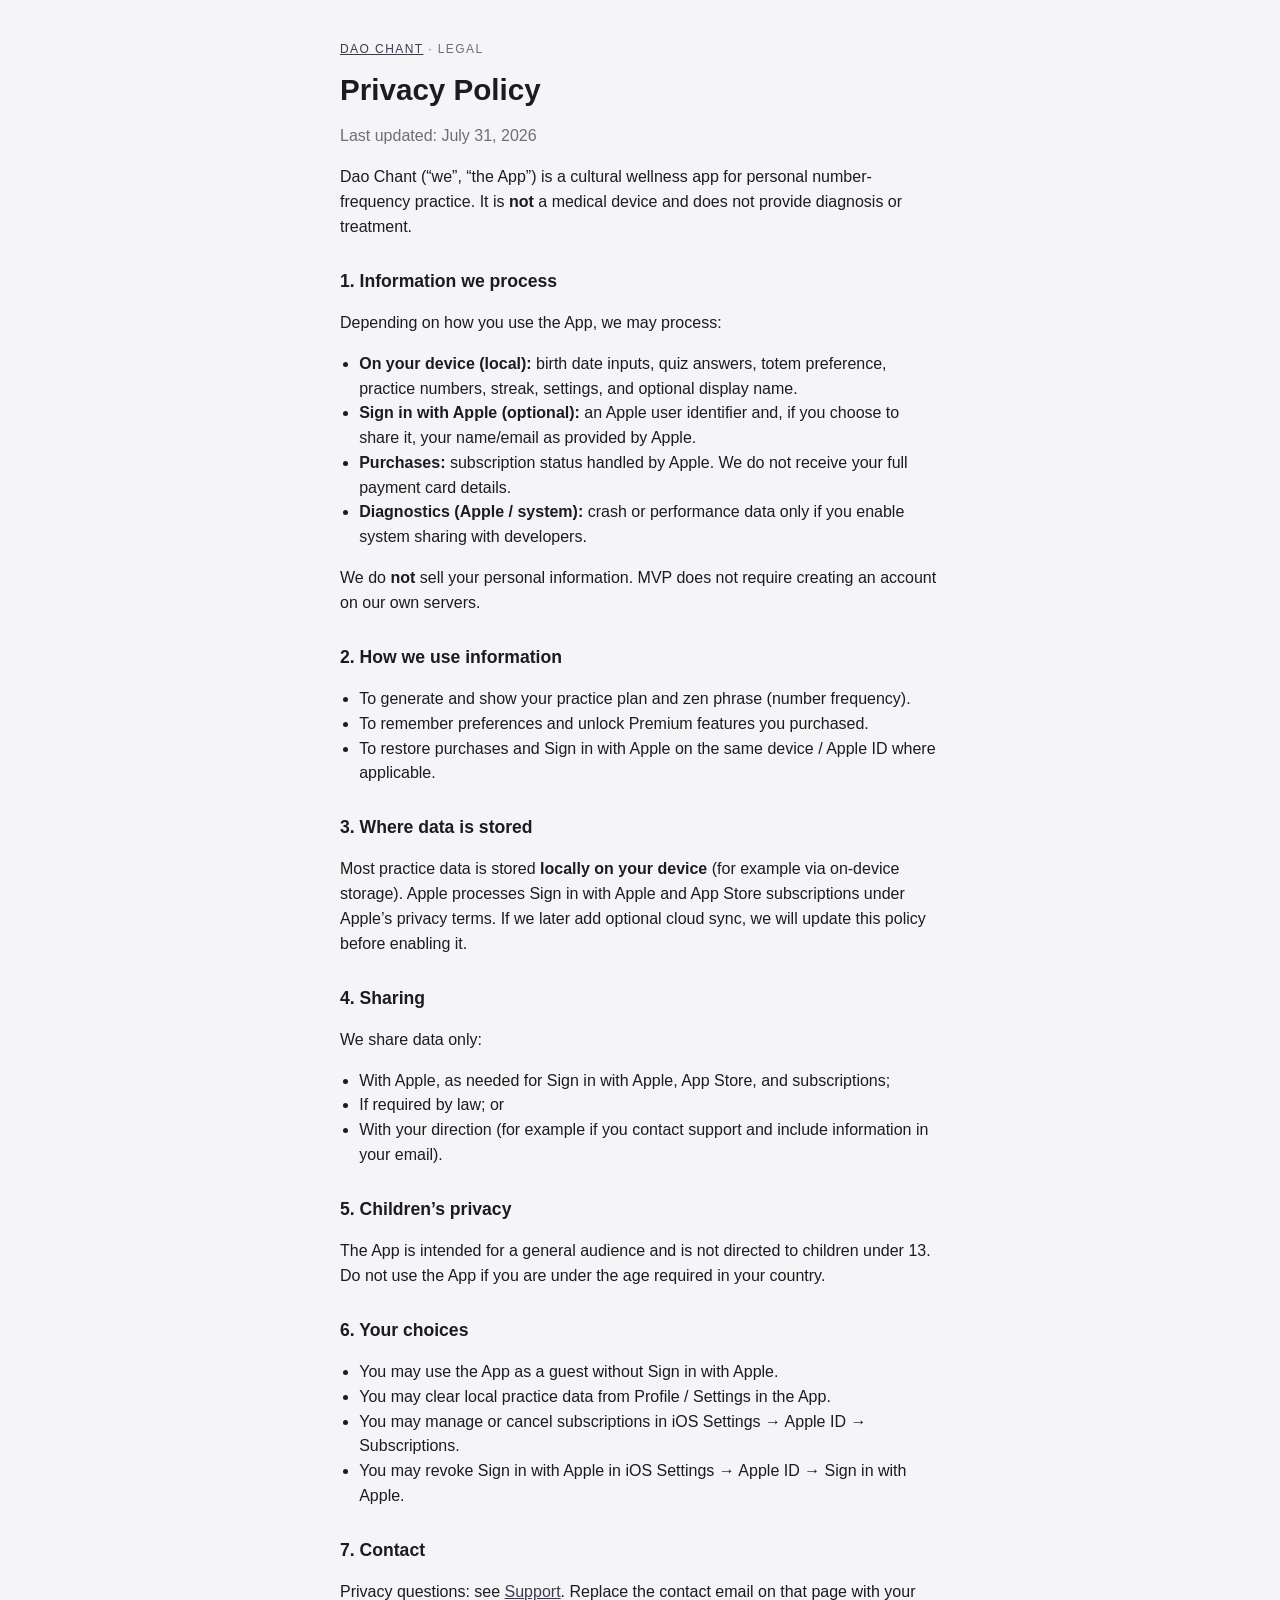
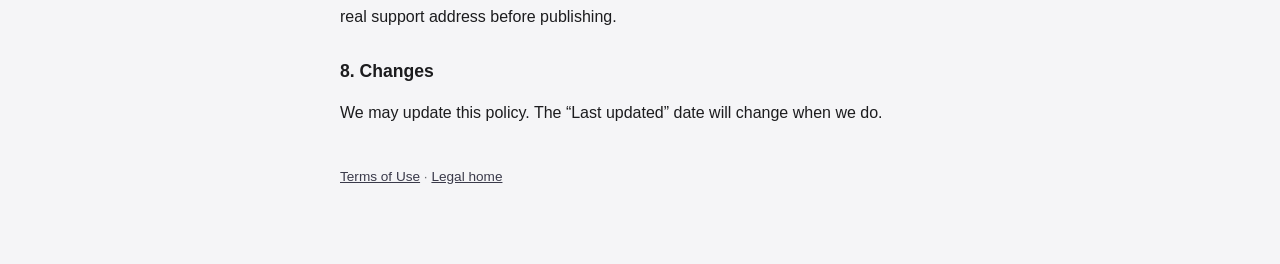
==== docs/privacy.html @ ade4321e "Publish GitHub Pages legal site only (privacy, terms, support). Co-Authored-By: Cursor <cursoragent@" ====
<!DOCTYPE html>
<html lang="en">
<head>
  <meta charset="utf-8" />
  <meta name="viewport" content="width=device-width, initial-scale=1" />
  <title>Privacy Policy — Dao Chant</title>
  <link rel="stylesheet" href="styles.css" />
</head>
<body>
  <main class="wrap">
    <p class="eyebrow"><a href="index.html">Dao Chant</a> · Legal</p>
    <h1>Privacy Policy</h1>
    <p class="lead">Last updated: July 31, 2026</p>
    <p>
      Dao Chant (“we”, “the App”) is a cultural wellness app for personal number-frequency practice.
      It is <strong>not</strong> a medical device and does not provide diagnosis or treatment.
    </p>

    <h2>1. Information we process</h2>
    <p>Depending on how you use the App, we may process:</p>
    <ul>
      <li><strong>On your device (local):</strong> birth date inputs, quiz answers, totem preference, practice numbers, streak, settings, and optional display name.</li>
      <li><strong>Sign in with Apple (optional):</strong> an Apple user identifier and, if you choose to share it, your name/email as provided by Apple.</li>
      <li><strong>Purchases:</strong> subscription status handled by Apple. We do not receive your full payment card details.</li>
      <li><strong>Diagnostics (Apple / system):</strong> crash or performance data only if you enable system sharing with developers.</li>
    </ul>
    <p>We do <strong>not</strong> sell your personal information. MVP does not require creating an account on our own servers.</p>

    <h2>2. How we use information</h2>
    <ul>
      <li>To generate and show your practice plan and zen phrase (number frequency).</li>
      <li>To remember preferences and unlock Premium features you purchased.</li>
      <li>To restore purchases and Sign in with Apple on the same device / Apple ID where applicable.</li>
    </ul>

    <h2>3. Where data is stored</h2>
    <p>
      Most practice data is stored <strong>locally on your device</strong> (for example via on-device storage).
      Apple processes Sign in with Apple and App Store subscriptions under Apple’s privacy terms.
      If we later add optional cloud sync, we will update this policy before enabling it.
    </p>

    <h2>4. Sharing</h2>
    <p>We share data only:</p>
    <ul>
      <li>With Apple, as needed for Sign in with Apple, App Store, and subscriptions;</li>
      <li>If required by law; or</li>
      <li>With your direction (for example if you contact support and include information in your email).</li>
    </ul>

    <h2>5. Children’s privacy</h2>
    <p>
      The App is intended for a general audience and is not directed to children under 13.
      Do not use the App if you are under the age required in your country.
    </p>

    <h2>6. Your choices</h2>
    <ul>
      <li>You may use the App as a guest without Sign in with Apple.</li>
      <li>You may clear local practice data from Profile / Settings in the App.</li>
      <li>You may manage or cancel subscriptions in iOS Settings → Apple ID → Subscriptions.</li>
      <li>You may revoke Sign in with Apple in iOS Settings → Apple ID → Sign in with Apple.</li>
    </ul>

    <h2>7. Contact</h2>
    <p>
      Privacy questions: see <a href="support.html">Support</a>.
      Replace the contact email on that page with your real support address before publishing.
    </p>

    <h2>8. Changes</h2>
    <p>We may update this policy. The “Last updated” date will change when we do.</p>

    <p class="fine"><a href="terms.html">Terms of Use</a> · <a href="index.html">Legal home</a></p>
  </main>
</body>
</html>
---- docs/styles.css ----
:root {
  --bg: #f5f5f7;
  --ink: #1c1c1e;
  --muted: #6e6e73;
  --line: #d2d2d7;
  --accent: #3a3a4a;
}
* { box-sizing: border-box; }
body {
  margin: 0;
  font-family: -apple-system, BlinkMacSystemFont, "Segoe UI", Helvetica, Arial, sans-serif;
  background: var(--bg);
  color: var(--ink);
  line-height: 1.55;
}
.wrap {
  max-width: 40rem;
  margin: 0 auto;
  padding: 2.5rem 1.25rem 4rem;
}
.eyebrow {
  text-transform: uppercase;
  letter-spacing: 0.12em;
  font-size: 0.75rem;
  color: var(--muted);
  margin: 0 0 0.5rem;
}
h1 { font-size: 1.85rem; margin: 0 0 0.75rem; font-weight: 650; }
h2 { font-size: 1.1rem; margin: 1.75rem 0 0.5rem; }
.lead, .fine, p, li { color: var(--ink); }
.lead { color: var(--muted); margin-top: 0; }
.fine { font-size: 0.85rem; color: var(--muted); margin-top: 2.5rem; }
.links { list-style: none; padding: 0; margin: 1.5rem 0; }
.links li { margin: 0.75rem 0; }
a { color: var(--accent); }
hr { border: 0; border-top: 1px solid var(--line); margin: 1.5rem 0; }
ul { padding-left: 1.2rem; }
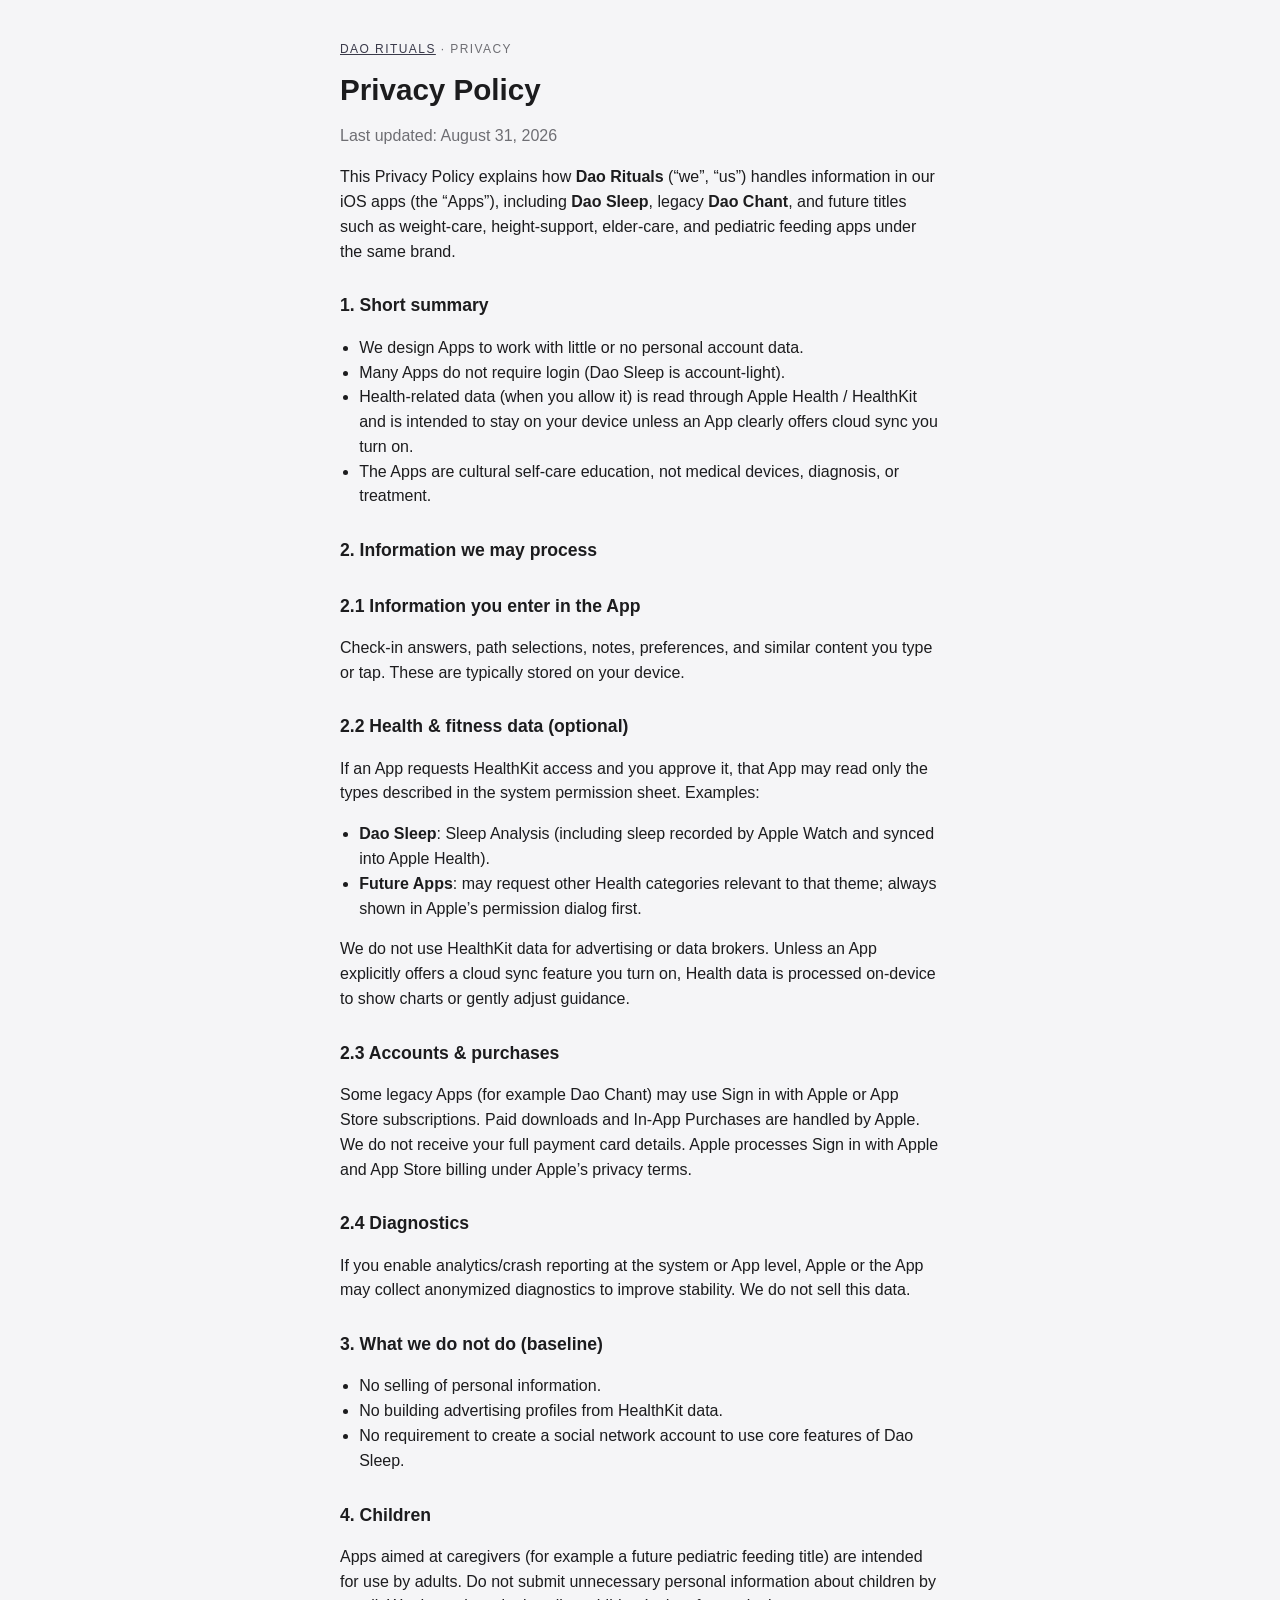
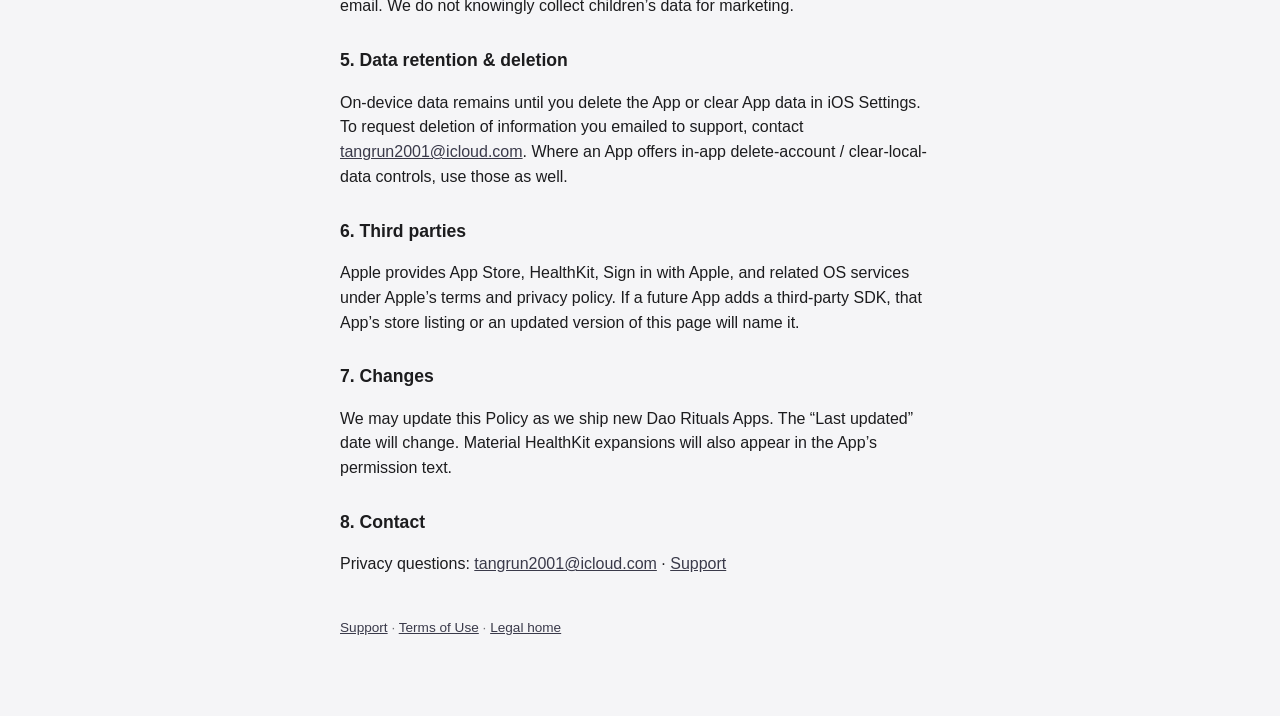
==== commit 5d2a35be: "Update legal Pages for Dao Rituals family (Sleep + future apps). Shared privacy/support/terms with t" ====
--- a/docs/privacy.html
+++ b/docs/privacy.html
@@ -3,75 +3,106 @@
 <head>
   <meta charset="utf-8" />
   <meta name="viewport" content="width=device-width, initial-scale=1" />
-  <title>Privacy Policy — Dao Chant</title>
+  <title>Privacy Policy — Dao Rituals</title>
   <link rel="stylesheet" href="styles.css" />
 </head>
 <body>
   <main class="wrap">
-    <p class="eyebrow"><a href="index.html">Dao Chant</a> · Legal</p>
+    <p class="eyebrow"><a href="index.html">Dao Rituals</a> · Privacy</p>
     <h1>Privacy Policy</h1>
-    <p class="lead">Last updated: July 31, 2026</p>
+    <p class="lead">Last updated: August 31, 2026</p>
     <p>
-      Dao Chant (“we”, “the App”) is a cultural wellness app for personal number-frequency practice.
-      It is <strong>not</strong> a medical device and does not provide diagnosis or treatment.
+      This Privacy Policy explains how <strong>Dao Rituals</strong> (“we”, “us”) handles information in our iOS apps
+      (the “Apps”), including <strong>Dao Sleep</strong>, legacy <strong>Dao Chant</strong>, and future titles such as
+      weight-care, height-support, elder-care, and pediatric feeding apps under the same brand.
     </p>
 
-    <h2>1. Information we process</h2>
-    <p>Depending on how you use the App, we may process:</p>
+    <h2>1. Short summary</h2>
     <ul>
-      <li><strong>On your device (local):</strong> birth date inputs, quiz answers, totem preference, practice numbers, streak, settings, and optional display name.</li>
-      <li><strong>Sign in with Apple (optional):</strong> an Apple user identifier and, if you choose to share it, your name/email as provided by Apple.</li>
-      <li><strong>Purchases:</strong> subscription status handled by Apple. We do not receive your full payment card details.</li>
-      <li><strong>Diagnostics (Apple / system):</strong> crash or performance data only if you enable system sharing with developers.</li>
-    </ul>
-    <p>We do <strong>not</strong> sell your personal information. MVP does not require creating an account on our own servers.</p>
-
-    <h2>2. How we use information</h2>
-    <ul>
-      <li>To generate and show your practice plan and zen phrase (number frequency).</li>
-      <li>To remember preferences and unlock Premium features you purchased.</li>
-      <li>To restore purchases and Sign in with Apple on the same device / Apple ID where applicable.</li>
+      <li>We design Apps to work with little or no personal account data.</li>
+      <li>Many Apps do not require login (Dao Sleep is account-light).</li>
+      <li>Health-related data (when you allow it) is read through Apple Health / HealthKit and is intended to stay on your device unless an App clearly offers cloud sync you turn on.</li>
+      <li>The Apps are cultural self-care education, not medical devices, diagnosis, or treatment.</li>
     </ul>
 
-    <h2>3. Where data is stored</h2>
+    <h2>2. Information we may process</h2>
+    <h2>2.1 Information you enter in the App</h2>
     <p>
-      Most practice data is stored <strong>locally on your device</strong> (for example via on-device storage).
-      Apple processes Sign in with Apple and App Store subscriptions under Apple’s privacy terms.
-      If we later add optional cloud sync, we will update this policy before enabling it.
+      Check-in answers, path selections, notes, preferences, and similar content you type or tap.
+      These are typically stored on your device.
     </p>
 
-    <h2>4. Sharing</h2>
-    <p>We share data only:</p>
+    <h2>2.2 Health &amp; fitness data (optional)</h2>
+    <p>
+      If an App requests HealthKit access and you approve it, that App may read only the types described in the
+      system permission sheet. Examples:
+    </p>
     <ul>
-      <li>With Apple, as needed for Sign in with Apple, App Store, and subscriptions;</li>
-      <li>If required by law; or</li>
-      <li>With your direction (for example if you contact support and include information in your email).</li>
+      <li><strong>Dao Sleep</strong>: Sleep Analysis (including sleep recorded by Apple Watch and synced into Apple Health).</li>
+      <li><strong>Future Apps</strong>: may request other Health categories relevant to that theme; always shown in Apple’s permission dialog first.</li>
+    </ul>
+    <p>
+      We do not use HealthKit data for advertising or data brokers.
+      Unless an App explicitly offers a cloud sync feature you turn on, Health data is processed on-device
+      to show charts or gently adjust guidance.
+    </p>
+
+    <h2>2.3 Accounts &amp; purchases</h2>
+    <p>
+      Some legacy Apps (for example Dao Chant) may use Sign in with Apple or App Store subscriptions.
+      Paid downloads and In-App Purchases are handled by Apple. We do not receive your full payment card details.
+      Apple processes Sign in with Apple and App Store billing under Apple’s privacy terms.
+    </p>
+
+    <h2>2.4 Diagnostics</h2>
+    <p>
+      If you enable analytics/crash reporting at the system or App level, Apple or the App may collect anonymized
+      diagnostics to improve stability. We do not sell this data.
+    </p>
+
+    <h2>3. What we do not do (baseline)</h2>
+    <ul>
+      <li>No selling of personal information.</li>
+      <li>No building advertising profiles from HealthKit data.</li>
+      <li>No requirement to create a social network account to use core features of Dao Sleep.</li>
     </ul>
 
-    <h2>5. Children’s privacy</h2>
+    <h2>4. Children</h2>
     <p>
-      The App is intended for a general audience and is not directed to children under 13.
-      Do not use the App if you are under the age required in your country.
+      Apps aimed at caregivers (for example a future pediatric feeding title) are intended for use by adults.
+      Do not submit unnecessary personal information about children by email. We do not knowingly collect children’s data for marketing.
     </p>
 
-    <h2>6. Your choices</h2>
-    <ul>
-      <li>You may use the App as a guest without Sign in with Apple.</li>
-      <li>You may clear local practice data from Profile / Settings in the App.</li>
-      <li>You may manage or cancel subscriptions in iOS Settings → Apple ID → Subscriptions.</li>
-      <li>You may revoke Sign in with Apple in iOS Settings → Apple ID → Sign in with Apple.</li>
-    </ul>
-
-    <h2>7. Contact</h2>
+    <h2>5. Data retention &amp; deletion</h2>
     <p>
-      Privacy questions: see <a href="support.html">Support</a>.
-      Replace the contact email on that page with your real support address before publishing.
+      On-device data remains until you delete the App or clear App data in iOS Settings.
+      To request deletion of information you emailed to support, contact
+      <a href="mailto:tangrun2001@icloud.com">tangrun2001@icloud.com</a>.
+      Where an App offers in-app delete-account / clear-local-data controls, use those as well.
     </p>
 
-    <h2>8. Changes</h2>
-    <p>We may update this policy. The “Last updated” date will change when we do.</p>
+    <h2>6. Third parties</h2>
+    <p>
+      Apple provides App Store, HealthKit, Sign in with Apple, and related OS services under Apple’s terms and privacy policy.
+      If a future App adds a third-party SDK, that App’s store listing or an updated version of this page will name it.
+    </p>
 
-    <p class="fine"><a href="terms.html">Terms of Use</a> · <a href="index.html">Legal home</a></p>
+    <h2>7. Changes</h2>
+    <p>
+      We may update this Policy as we ship new Dao Rituals Apps. The “Last updated” date will change.
+      Material HealthKit expansions will also appear in the App’s permission text.
+    </p>
+
+    <h2>8. Contact</h2>
+    <p>
+      Privacy questions:
+      <a href="mailto:tangrun2001@icloud.com">tangrun2001@icloud.com</a>
+      · <a href="support.html">Support</a>
+    </p>
+
+    <p class="fine">
+      <a href="support.html">Support</a> · <a href="terms.html">Terms of Use</a> · <a href="index.html">Legal home</a>
+    </p>
   </main>
 </body>
 </html>
